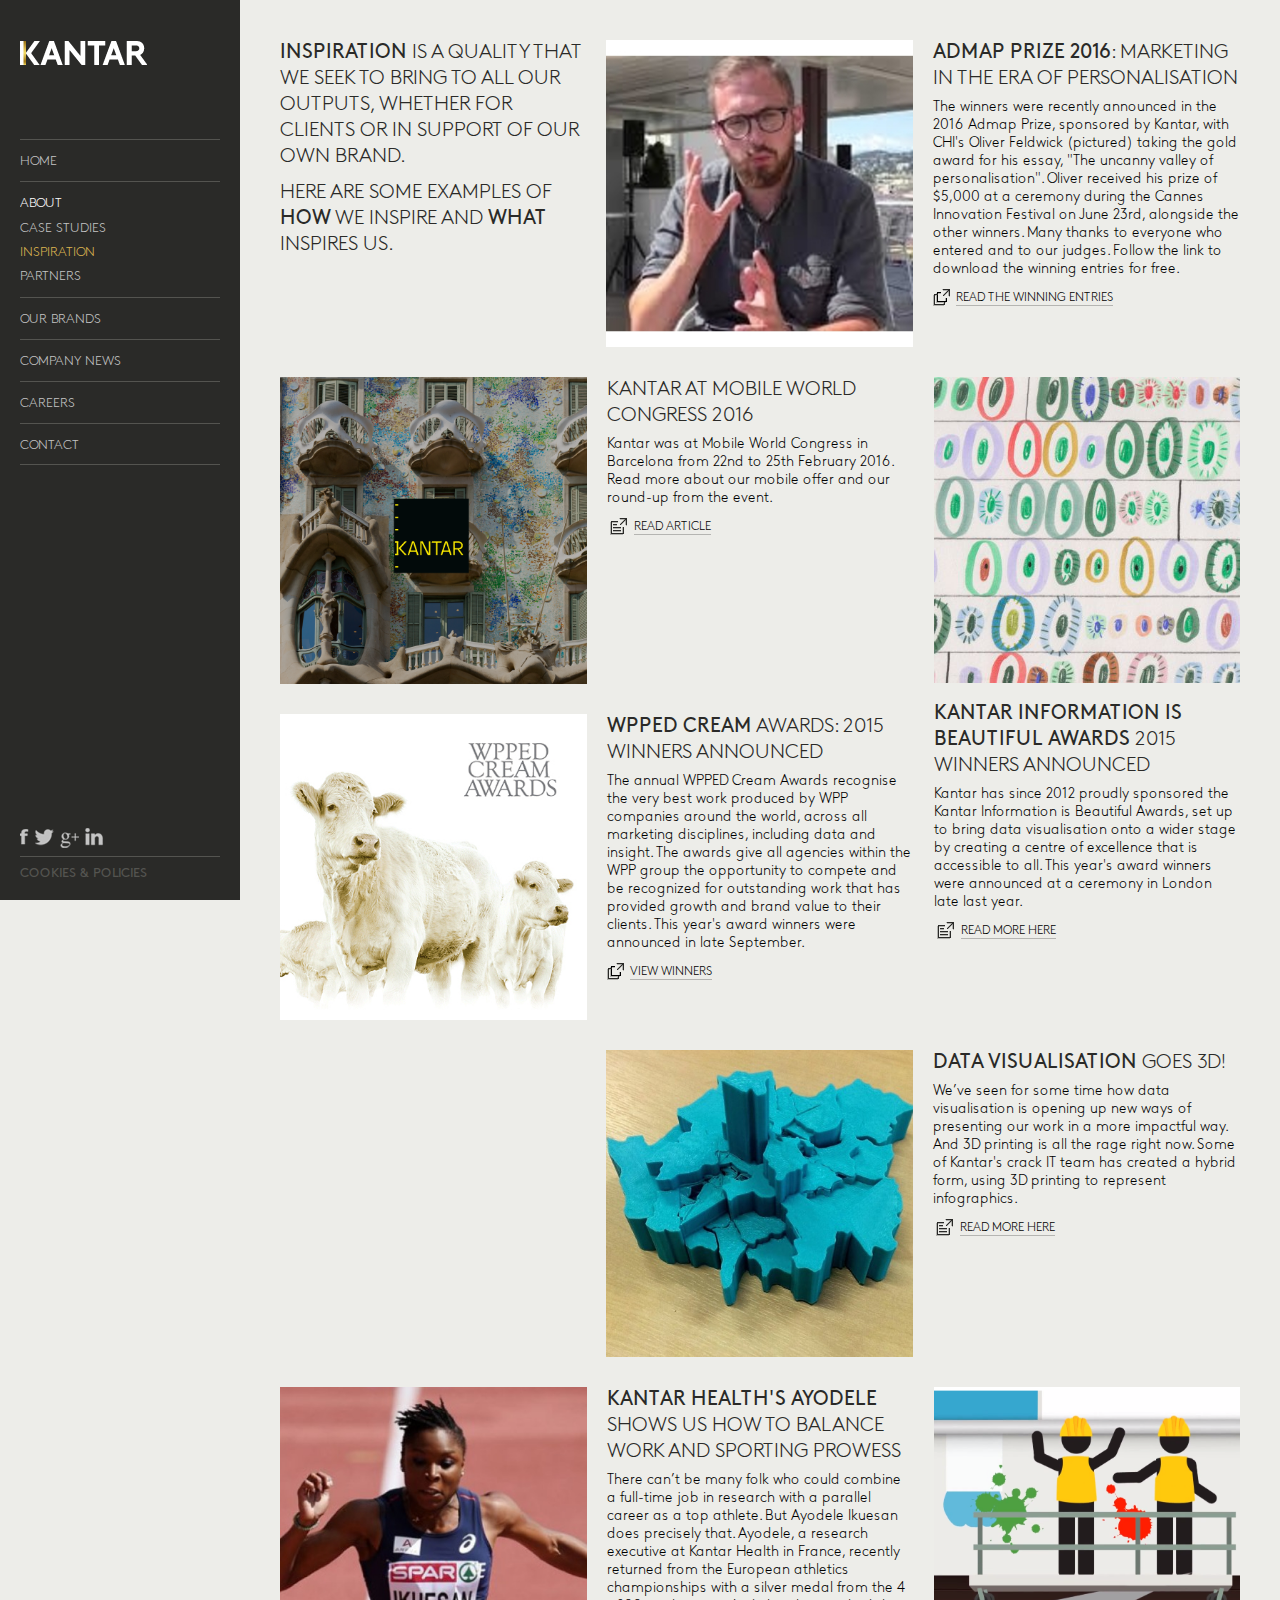
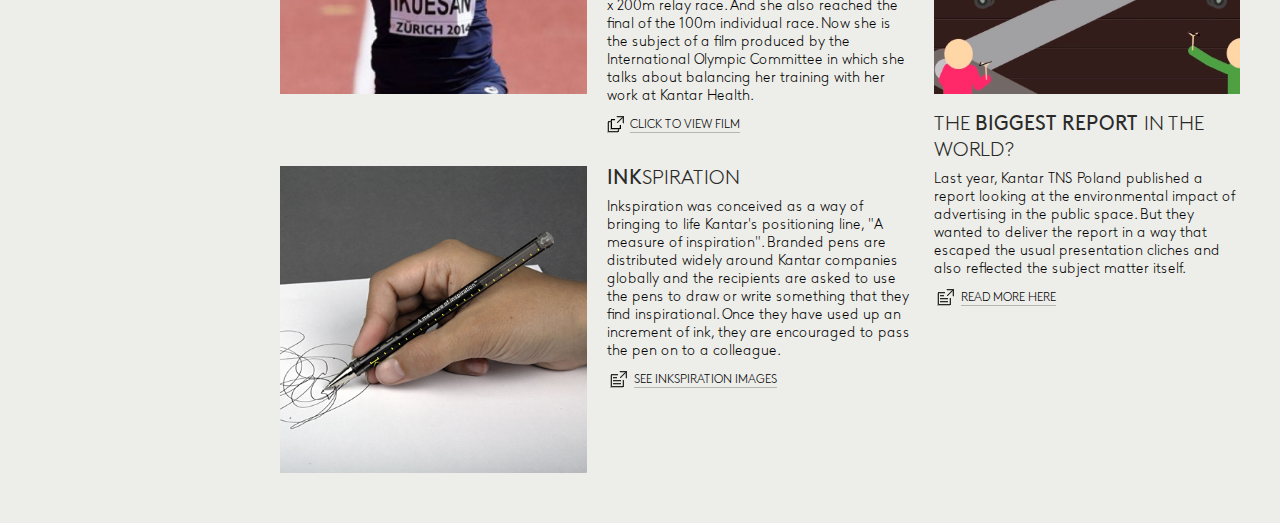
==== Bot Search Analytics/KantarBotService/KantarBotService/home/index.html @ 3631e37d "Home screen" ====
﻿<!DOCTYPE html>
<html class=" js touch csscolumns" style="">
<head>
<meta content="text/html; charset=UTF-8" http-equiv="Content-Type">
<meta http-equiv="X-UA-Compatible" content="IE=edge">
<!--[if lt IE 7]>      <html class="no-js lt-ie9 lt-ie8 lt-ie7"> <![endif]-->
<!--[if IE 7]>         <html class="no-js lt-ie9 lt-ie8"> <![endif]-->
<!--[if IE 8]>         <html class="no-js lt-ie9"> <![endif]-->
<!--[if gt IE 8]><!-->  <!--<![endif]-->
	
		<meta http-equiv="X-UA-Compatible" content="IE=edge">
		<meta charset="utf-8">
		<title>Kantar | BOT Intelligence Search</title>
		<meta name="viewport" content="width=device-width, initial-scale=1.0, maximum-scale=1.0, user-scalable=no">

		<meta name="title" content="Research, data and insight consultancy | Kantar  | Kantar">
		<meta name="description" content="Kantar: home to the world's leading research, data and insight companies">
		<meta name="keywords" content="Kantar, research, insights, data">
		<meta name="author" content="Kantar">
		<meta name="copyright" content="All content (c) Copyright Kantar 2017">
		<meta property="og:title" content="Research, data and insight consultancy | Kantar  | Kantar">
		<meta property="og:type" content="website">
		<meta property="og:site_name" content="Research, data and insight consultancy | Kantar  | Kantar">
		<meta property="og:image" content="http://www.kantar.com/img/default/kantar-logo.png">
		<meta property="og:description" content="Kantar: home to the world's leading research, data and insight companies">
		<meta name="twitter:title" content="Research, data and insight consultancy | Kantar  | Kantar">
		<meta name="twitter:description" content="Kantar: home to the world's leading research, data and insight companies">
		<meta name="twitter:image" content="http://www.kantar.com/img/default/kantar-logo.png">

		<link rel="shortcut icon" href="favicon.ico">
		<link rel="icon" type="favicon.icon" href="favicon.ico">

		
		
		
	
<link media="all" href="index.css" type="text/css" rel="stylesheet">
</head>
<body class="inspiration">

		<div id="wrapper">

			<header class="animated intro">
				<h1>
					<a href="http://www.kantar.com/" rel="internal">
						<span class="left">I</span>
						<span class="k">K</span>
						<span class="antar">ANTAR</span>
					</a>
				</h1>
				<a href="#" class="action">OPEN</a>
				<nav>
					<ul class="main-nav">
						<li class=""><a href="http://www.kantar.com/" data-page="home">Home</a></li>
						<li class="has-child open">
							<a href="http://www.kantar.com/about" data-page="about">About</a>
							<ul class="sub-menu">
								<li><a href="http://www.kantar.com/about/case-studies" data-page="case-studies">Case Studies</a></li>
								<li class="selected"><a href="http://www.kantar.com/about/inspiration" data-page="inspiration">Inspiration</a></li>
								<li><a href="http://www.kantar.com/about/partners" data-page="partners">Partners</a></li>
							</ul>
						</li>
						<li><a href="http://www.kantar.com/brands" data-page="our-companies">Our Brands</a></li>
						<li class=""><a href="http://www.kantar.com/company-news" data-page="company-news">Company News</a></li>
						<li class="has-child">
							<a href="http://www.kantar.com/careers" data-page="careers">Careers</a>
							<ul class="sub-menu">
								<li><a href="http://www.kantar.com/careers/job-search" data-page="job-search">Job Search</a></li>
								<li><a href="http://www.kantar.com/careers/start-your-career" data-page="start-your-career">Start your Career</a></li>
								<li><a href="http://www.kantar.com/careers/grow-your-career" data-page="grow-your-career">Grow your Career</a></li>
							</ul>
						</li>
						<li><a href="http://www.kantar.com/contact" data-page="contact">Contact</a></li>
						<li class="last mobile-only"><a href="http://www.kantar.com/cookies-policies" rel="internal">Cookies &amp; Policies</a></li>
					</ul>
				</nav>
				<div class="social">
					<ul>
	<li>
		<a class="facebook" data-network="facebook" href="https://www.facebook.com/pages/Kantar/248490138604629" target="_top">
			<span>FB</span>
		</a>
	</li>
	<li>
		<a class="twitter" data-network="twitter" href="https://twitter.com/Kantar" target="_top">
			<span>Tw</span>
		</a>
	</li>
	<li>
		<a class="google-plus" data-network="google-plus" href="https://plus.google.com/+kantar/" target="_top">
			<span>G+</span>
		</a>
	</li>
	<li>
		<a class="linkedin last" data-network="linkedin" href="http://www.linkedin.com/company/kantar" target="_top">
			<span>In</span>
		</a>
	</li>
</ul>					<div class="cookies-policies">
						<a href="http://www.kantar.com/cookies-policies" rel="internal">Cookies &amp; Policies</a>
					</div>
				</div>
			</header>

			<div class="main-content" style="display: block;"><section class="template-cols template-3 margin-30">
	
	
		<div class="block-inspiration">

			<div class="span span-1 intro">
				<div class="span-content">
					
					<div class="title p-margin-10">
						<p><strong>Inspiration</strong> is a quality that we seek to bring to all our outputs, whether for clients or in support of our own brand.</p>
<p>Here are some examples of <strong>how</strong> we inspire and <strong>what </strong>inspires us.<strong><br></strong></p>
					</div>
					
				</div>
			</div>

			

						<div class="span span-2 item-0 ">
							<div class="span-content">
								
								<div class="block-media media-left">
									<div class="media-img">
										<div class="media-img-inside">
											
													<a class="media-link link-external" target="_top" href="https://www.warc.com/Topics/AdmapPrize2016.topic">
												
											<img src="rg7.5.1_0.40296400_1470134707_5c6b_inspiration_articles_thumbnail_wick_1.jpg" alt="Admap Prize 2016: Marketing in the era of personalisation">
											
												</a>
											
										</div>	
									</div>
									<div class="media-content">
										<div class="media-content-inside">
											<h3 class="media-title"><p><strong>Admap Prize 2016</strong>: Marketing in the era of personalisation</p></h3>
											<div class="media-text">The winners were recently announced in the 2016 Admap Prize, sponsored by Kantar, with CHI's Oliver Feldwick (pictured) taking the gold award for his essay, "The uncanny valley of personalisation". Oliver received his prize of $5,000 at a ceremony during the Cannes Innovation Festival on June 23rd, alongside the other winners. Many thanks to everyone who entered and to our judges. Follow the link to download the winning entries for free.</div>
											
											
													<a class="media-link link-external" target="_top" href="https://www.warc.com/Topics/AdmapPrize2016.topic">
														<span class="link-text">Read the winning entries</span>
													</a>
												
										</div>
									</div>
								</div>

							</div>
						</div>
					

						<div class="span span-2 item-1 clear">
							<div class="span-content">
								
								<div class="block-media media-left">
									<div class="media-img">
										<div class="media-img-inside">
											
													<a class="media-link" rel="internal" href="http://www.kantar.com/about/inspiration/mobileworldcongress">
												
											<img src="rg7.5.1_0.33870200_1455629332_49fe_inspiration_articles_thumbnail_ge2-01.png" alt="Kantar at Mobile World Congress 2016">
											
												</a>
											
										</div>	
									</div>
									<div class="media-content">
										<div class="media-content-inside">
											<h3 class="media-title"><p>Kantar at Mobile World Congress 2016</p></h3>
											<div class="media-text">Kantar was at Mobile World Congress in Barcelona from 22nd to 25th February 2016. Read more about our mobile offer and our round-up from the event.</div>
											
											
													<a class="media-link" rel="internal" href="http://www.kantar.com/about/inspiration/mobileworldcongress">
														<span class="link-text">Read article</span>
													</a>
												
										</div>
									</div>
								</div>

							</div>
						</div>
					

						<div class="span span-1 float-r">
							<div class="span-content">
								
								<div class="block-media media-top">
									<div class="media-img">
										<div class="media-img-inside">
											
													<a class="media-link" rel="internal" href="http://www.kantar.com/about/inspiration/information-is-beautiful-awards-2015">
												
											<img src="rg7.5.1_0.01085400_1449138211_e486_inspiration_articles_thumbnail_r.2015.jpg" alt="Kantar Information is Beautiful Awards&nbsp;2015 winners announced">
											
												</a>
											
										</div>
									</div>
									<div class="media-content">
										<div class="media-content-inside">
											<h3 class="media-title"><p><strong>Kantar Information is Beautiful Awards</strong>&nbsp;2015 winners announced</p></h3>
											<div class="media-text">Kantar has since 2012 proudly sponsored the Kantar Information is Beautiful Awards, set up to bring data visualisation onto a wider stage by creating a centre of excellence that is accessible to all. This year's award winners were announced at a ceremony in London late last year.</div>
											
													<a class="media-link" rel="internal" href="http://www.kantar.com/about/inspiration/information-is-beautiful-awards-2015">
														<span class="link-text">Read more here</span>
													</a>
												
										</div>
									</div>
								</div>

							</div>
						</div>

					

						<div class="span span-2 item-3 ">
							<div class="span-content">
								
								<div class="block-media media-left">
									<div class="media-img">
										<div class="media-img-inside">
											
													<a class="media-link link-external" target="_top" href="http://www.wpp.com/wpp/wppedcream/2015/dim/">
												
											<img src="rg6.0_0.37712600_1370881608_49d9_inspiration_articles_thumbnail_cows.jpg" alt="WPPed Cream Awards: 2015 winners announced">
											
												</a>
											
										</div>	
									</div>
									<div class="media-content">
										<div class="media-content-inside">
											<h3 class="media-title"><p><strong>WPPed Cream</strong> Awards: 2015 winners announced</p></h3>
											<div class="media-text">The annual WPPED Cream Awards recognise the very best work produced by WPP companies around the world, across all marketing disciplines, including data and insight. The awards give all agencies within the WPP group the opportunity to compete and be recognized for outstanding work that has provided growth and brand value to their clients. This year's award winners were announced in late September.</div>
											
											
													<a class="media-link link-external" target="_top" href="http://www.wpp.com/wpp/wppedcream/2015/dim/">
														<span class="link-text">View winners</span>
													</a>
												
										</div>
									</div>
								</div>

							</div>
						</div>
					

		</div>
	
		<div class="block-inspiration">

			<div class="span span-1 empty">
				<div class="span-content">
					
				</div>
			</div>

			

						<div class="span span-2 item-0 ">
							<div class="span-content">
								
								<div class="block-media media-left">
									<div class="media-img">
										<div class="media-img-inside">
											
													<a class="media-link" rel="internal" href="http://www.kantar.com/about/inspiration/3D-data-viz">
												
											<img src="rg7.5.1_0.70878800_1397739321_3547_inspiration_articles_thumbnail_.rates.jpg" alt="Data visualisation&nbsp;goes 3D!">
											
												</a>
											
										</div>	
									</div>
									<div class="media-content">
										<div class="media-content-inside">
											<h3 class="media-title"><p><strong>Data visualisation</strong>&nbsp;goes 3D!</p></h3>
											<div class="media-text">We’ve seen for some time how data visualisation is opening up new ways of presenting our work in a more impactful way. And 3D printing is all the rage right now. Some of Kantar's crack IT team has created a hybrid form, using 3D printing to represent infographics. 
</div>
											
											
													<a class="media-link" rel="internal" href="http://www.kantar.com/about/inspiration/3D-data-viz">
														<span class="link-text">Read more here</span>
													</a>
												
										</div>
									</div>
								</div>

							</div>
						</div>
					

						<div class="span span-2 item-1 clear">
							<div class="span-content">
								
								<div class="block-media media-left">
									<div class="media-img">
										<div class="media-img-inside">
											
													<a class="media-link link-external" target="_top" href="https://www.youtube.com/watch?v=S_53dQGx0vw&amp;feature=youtu.be">
												
											<img src="rg7.5.1_0.82536500_1415285901_aafe_inspiration_articles_thumbnail_kuesan.jpg" alt="Kantar Health's Ayodele shows us how to balance work and sporting prowess">
											
												</a>
											
										</div>	
									</div>
									<div class="media-content">
										<div class="media-content-inside">
											<h3 class="media-title"><p><strong>Kantar Health's Ayodele</strong> shows us how to balance work and sporting prowess</p></h3>
											<div class="media-text">There can’t be many folk who could combine a full-time job in research with a parallel career as a top athlete. But Ayodele Ikuesan does precisely that. Ayodele, a research executive at Kantar Health in France, recently returned from the European athletics championships with a silver medal from the 4 x 200m relay race. And she also reached the final of the 100m individual race. Now she is the subject of a film	produced by the International Olympic Committee in which she talks about balancing her training with her work at Kantar Health. </div>
											
											
													<a class="media-link link-external" target="_top" href="https://www.youtube.com/watch?v=S_53dQGx0vw&amp;feature=youtu.be">
														<span class="link-text">Click to view film</span>
													</a>
												
										</div>
									</div>
								</div>

							</div>
						</div>
					

						<div class="span span-1 float-r">
							<div class="span-content">
								
								<div class="block-media media-top">
									<div class="media-img">
										<div class="media-img-inside">
											
													<a class="media-link" rel="internal" href="http://www.kantar.com/about/inspiration/the-biggest-report-in-the-world">
												
											<img src="rg6.0_0.70509200_1382972048_5c45_inspiration_articles_thumbnail_outube.png" alt="The biggest report&nbsp;in the world?">
											
												</a>
											
										</div>
									</div>
									<div class="media-content">
										<div class="media-content-inside">
											<h3 class="media-title"><p>The <strong>biggest report</strong>&nbsp;in the world?</p></h3>
											<div class="media-text">Last year, Kantar TNS Poland published a report looking at the environmental impact of advertising in the public space. But they wanted to deliver the report in a way that escaped the usual presentation cliches and also reflected the subject matter itself.</div>
											
													<a class="media-link" rel="internal" href="http://www.kantar.com/about/inspiration/the-biggest-report-in-the-world">
														<span class="link-text">Read more here</span>
													</a>
												
										</div>
									</div>
								</div>

							</div>
						</div>

					

						<div class="span span-2 item-3 ">
							<div class="span-content">
								
								<div class="block-media media-left">
									<div class="media-img">
										<div class="media-img-inside">
											
													<a class="media-link" rel="internal" href="http://www.kantar.com/about/inspiration/SOME-TITLE-HERE-NUMBER-3">
												
											<img src="rg6.0_0.79210300_1370949170_9087_inspiration_articles_thumbnail_ration.jpg" alt="inkspiration">
											
												</a>
											
										</div>	
									</div>
									<div class="media-content">
										<div class="media-content-inside">
											<h3 class="media-title"><p><strong>ink</strong>spiration</p></h3>
											<div class="media-text">Inkspiration was conceived as a way of bringing to life Kantar's positioning line, "A measure of inspiration". Branded pens are distributed widely around Kantar companies globally and the recipients are  asked to use the pens to draw or write something that they find inspirational. Once they have used up an increment of ink, they are encouraged to pass the pen on to a colleague. </div>
											
											
													<a class="media-link" rel="internal" href="http://www.kantar.com/about/inspiration/SOME-TITLE-HERE-NUMBER-3">
														<span class="link-text">See Inkspiration images</span>
													</a>
												
										</div>
									</div>
								</div>

							</div>
						</div>
					

		</div>
	

</section>
</div>

			<div class="mobile-footer">
				<ul>
	<li>
		<a class="facebook" data-network="facebook" href="https://www.facebook.com/pages/Kantar/248490138604629" target="_top">
			<span>FB</span>
		</a>
	</li>
	<li>
		<a class="twitter" data-network="twitter" href="https://twitter.com/Kantar" target="_top">
			<span>Tw</span>
		</a>
	</li>
	<li>
		<a class="google-plus" data-network="google-plus" href="https://plus.google.com/+kantar/" target="_top">
			<span>G+</span>
		</a>
	</li>
	<li>
		<a class="linkedin last" data-network="linkedin" href="http://www.linkedin.com/company/kantar" target="_top">
			<span>In</span>
		</a>
	</li>
</ul>			</div>

		</div>

		<!-- LIBS -->



  <script>
        (function () {
        var div = document.createElement("div");
        document.getElementsByTagName('body')[0].appendChild(div);
        div.outerHTML =
            //"<div id='botDiv' style='height: 600px; position: fixed; bottom: 0; right: 0; z-index: 1000'><div id='botTitleBar' style='height: 38px; width: 400px; position:fixed; cursor: pointer;'></div><iframe width='400px' height='600px' src='https://webchat.botframework.com/embed/KantarSearchBot?s=Oz6qrjIEVRI.cwA.SWc.e3Vjq2P0neRgAjyopFZH7kC-sPpUJUFC_zJDUhoFr-M'></iframe></div>";
            
        "<div id='botDiv' style='height: 600px; position: fixed; bottom: 0; right: 0; z-index: 1000'> " +
            "<div id='botTitleBar' style='height: 38px; width: 400px; position:fixed; cursor: pointer;'> " +
        "</div><iframe width='400px' height='600px' src='https://webchat.botframework.com/embed/KantarSearchBot?s=Oz6qrjIEVRI.cwA.SWc.e3Vjq2P0neRgAjyopFZH7kC-sPpUJUFC_zJDUhoFr-M'></iframe> " +
                //"<img class='media-img' z-index: 0 src='https://www-kantar-com.s3.amazonaws.com/imgsupl/RG7.5.1_0.34872500_1473324474_8024_contact_thumbnail_iteimg.jpg' alt='Global'> " +
    "</div>"
        document.querySelector('body').addEventListener('click', function (e) {
        e.target.matches = e.target.matches || e.target.msMatchesSelector;
        if (e.target.matches('#botTitleBar')) {
        var botDiv = document.querySelector('#botDiv');
        botDiv.style.height = botDiv.style.height == '600px' ? '38px' : '600px';
        };
        });
        }());
    </script>

		

		<!-- COMPILED SCRIPT -->
		
		

		
		
	
</body>
</html>
---- Bot Search Analytics/KantarBotService/KantarBotService/home/index.css ----
/* ::::: http://www.kantar.com/css/style.css ::::: */

iframe
{background:url(https://www-kantar-com.s3.amazonaws.com/imgsupl/RG7.5.1_0.34872500_1473324474_8024_contact_thumbnail_iteimg.jpg) repeat right top}

html, body, div, span, applet, object, iframe, h1, h2, h3, h4, h5, h6, p, blockquote, pre, a, abbr, acronym, address, big, cite, code, del, dfn, em, img, ins, kbd, q, s, samp, small, strike, strong, sub, sup, tt, var, b, u, i, center, dl, dt, dd, ol, ul, li, fieldset, form, label, legend, table, caption, tbody, tfoot, thead, tr, th, td, article, aside, canvas, details, embed, figure, figcaption, footer, header, hgroup, menu, nav, output, ruby, section, summary, time, mark, audio, video { margin: 0px; padding: 0px; border: 0px none; font-family: inherit; font-style: inherit; font-weight: inherit; line-height: inherit; font-size-adjust: inherit; font-stretch: inherit; font-feature-settings: inherit; font-language-override: inherit; font-kerning: inherit; font-synthesis: inherit; font-variant: inherit; font-size: 100%; vertical-align: baseline; }
html { line-height: 1; }
ol, ul { list-style: outside none none; }
q::before, q::after, blockquote::before, blockquote::after { content: none; }
a img { border: medium none; }
article, aside, details, figcaption, figure, footer, header, hgroup, main, menu, nav, section, summary { display: block; }
.margin-30 { margin: 30px 30px 30px 270px; }
@media screen and (max-width: 768px) {
	.margin-30 { margin-left: 210px; }
}
@media screen and (max-width: 768px) {
}
@media screen and (max-width: 768px) {
}
.p-margin-10 p { margin-bottom: 10px; }
.float-r { float: right; }
@media screen and (max-width: 706px) {
	.margin-30, .margin-40 { margin: 0px 10px 10px; }
	.about .margin-30, .inspiration .margin-30, .inspiration-detail .margin-30, .case-studies .margin-30, .partners .margin-30, .our-offer .margin-30, .careers .margin-30, .people-stories .margin-30, .start-your-career .margin-30, .grow-your-career .margin-30, .job-search .margin-30, .creativity-inspiration .margin-30, .unicef .margin-30, .contact .margin-30, .cookies-policies .margin-30 { margin: 10px; }
}
@font-face {
	font-family: "KantarBrown-Regular";
	font-style: normal;
	font-weight: normal;
	src: url('kantarbrown-regular.eot') format("embedded-opentype"), url('kantarbrown-regular.woff') format("woff"), url('kantarbrown-regular.ttf') format("truetype"), url('kantarbrown-regular.svg') format("svg");
}
@font-face {
	font-family: "KantarBrown-Light";
	font-style: normal;
	font-weight: 300;
	src: url('kantarbrown-light.eot') format("embedded-opentype"), url('kantarbrown-light.woff') format("woff"), url('kantarbrown-light.ttf') format("truetype"), url('kantarbrown-light.svg') format("svg");
}
@font-face {
	font-family: "KantarBrown-Bold";
	font-style: normal;
	font-weight: bold;
	src: url('kantarbrown-bold.eot') format("embedded-opentype"), url('kantarbrown-bold.woff') format("woff"), url('kantarbrown-bold.ttf') format("truetype"), url('kantarbrown-bold.svg') format("svg");
}
html, body { -moz-text-size-adjust: none; height: 100%; background: rgb(237, 237, 233) none repeat scroll 0% 0%; }
a { text-decoration: none; }
a img { border: medium none; }
p { color: rgb(42, 42, 40); }
#wrapper .main-content { max-width: 1920px; }
#wrapper .cookies-policies { font-family: "KantarBrown-Regular",Helvetica,Arial,sans-serif; font-size: 13px; color: rgb(84, 84, 80); }
#wrapper .cookies-policies a { display: block; float: left; padding-top: 5px; color: rgb(84, 84, 80); text-transform: uppercase; }
#wrapper .cookies-policies a:hover { color: rgb(197, 197, 197); }
header { position: fixed; left: 0px; top: 0px; background: rgb(42, 42, 40) none repeat scroll 0% 0%; height: 100%; width: 240px; z-index: 999; }
header h1 { height: 140px; margin: 0px 20px; position: relative; z-index: 10; }
header h1 a { display: block; position: absolute; top: -25px; left: 0px; width: 100%; height: 100%; }
header h1 a span { display: block; height: 24px; overflow: hidden; text-indent: -500px; background: transparent url('logo.png') no-repeat scroll left top; position: absolute; top: 0px; left: 0px; }
header h1 a .left { width: 6px; }
header h1 a .k { width: 14px; left: 6px; background-position: -6px top; }
header h1 a .antar { width: 108px; left: 20px; top: 66px; background-position: -20px top; opacity: 0; }
header .action { display: none; }
header nav { margin: -1px 20px 0px; background: rgb(42, 42, 40) none repeat scroll 0% 0%; position: relative; z-index: 10; }
header nav .main-nav { width: 4px; height: 0px; overflow: hidden; border-bottom: 1px solid rgb(84, 84, 80); }
header nav .main-nav > li > a { border-top: 1px solid rgb(84, 84, 80); padding: 9px 0px 6px; }
header nav .main-nav > li.selected.has-child > a, header nav .main-nav > li.open.has-child > a { padding-bottom: 0px; }
header nav .main-nav li a { display: block; font-size: 13px; font-family: "KantarBrown-Light",Helvetica,Arial,sans-serif; line-height: 26px; text-transform: uppercase; color: rgb(197, 197, 197); }
header nav .main-nav li a:hover { color: rgb(255, 255, 255); }
header nav .main-nav li.has-child { max-height: 42px; overflow: hidden; transition: max-height 1.5s cubic-bezier(0.2, 1, 0.2, 1) 0s; }
header nav .main-nav li.selected { max-height: 145px; }
header nav .main-nav li.selected > a { color: rgb(220, 180, 80); }
header nav .main-nav li.open { max-height: 145px; }
header nav .main-nav li.open > a { color: rgb(255, 255, 255); }
header nav .main-nav li.open .sub-menu { opacity: 1; visibility: visible; }
header nav .main-nav li .sub-menu { opacity: 0; transition: opacity 0.5s ease 0s; visibility: hidden; padding-bottom: 8px; }
header nav .main-nav li .sub-menu a { line-height: 24px; }
header .social { opacity: 0; position: absolute; z-index: 10; background: rgb(42, 42, 40) none repeat scroll 0% 0%; bottom: 0px; padding: 15px 0px 20px; margin-left: 20px; width: 200px; }
header .social ul { overflow: hidden; margin-bottom: 5px; padding-bottom: 5px; border-bottom: 1px solid rgb(84, 84, 80); }
header .social ul li { display: block; float: left; margin-right: 5px; }
header .social ul li a { display: block; overflow: hidden; width: 20px; height: 20px; background: transparent url('sprite_social.png') no-repeat scroll left top; text-indent: -5000px; }
header .social ul li a.facebook { width: 10px; }
header .social ul li a.facebook:hover { background-position: left -30px; }
header .social ul li a.twitter { background-position: -25px top; }
header .social ul li a.twitter:hover { background-position: -25px -30px; }
header .social ul li a.linkedin { background-position: -50px top; }
header .social ul li a.linkedin:hover { background-position: -50px -30px; }
header .social ul li a.google-plus { height: 23px; background-position: -75px 3px; }
header .social ul li a.google-plus:hover { background-position: -75px -27px; }
header.intro h1 a span { top: 66px; }
header.intro h1 a .antar { opacity: 1; }
header.intro nav .main-nav { width: 100%; height: 252px; }
header.intro .social { opacity: 1; }
header.animated h1 a .left { transition: top 0.5s cubic-bezier(0.2, 1, 0.2, 1) 0.5s; }
header.animated h1 a .k { transition: top 0.8s cubic-bezier(0.2, 1, 0.2, 1) 0.6s; }
header.animated h1 a .antar { transition: opacity 0.5s ease-out 0.9s; }
header.animated .main-nav { transition: width 0.8s cubic-bezier(0.2, 1, 0.2, 1) 0s, height 1.4s cubic-bezier(0.2, 1, 0.2, 1) 0s; }
header.animated .social { transition: opacity 0.5s ease-out 2.5s; }
@media screen and (max-width: 768px) {
	header { width: 180px; }
	header .social { width: 140px; }
}
.main-content { float: left; min-height: 100%; width: 100%; opacity: 1; }
.main-content h1, .main-content h2, .main-content h3, .main-content h4 { font-family: "KantarBrown-Bold",Helvetica,Arial,sans-serif; font-weight: normal; margin-bottom: 10px; }
.main-content h3 { font-size: 18px; line-height: 22px; }
.main-content h6, .main-content .title, .main-content .title-small, .main-content .title-small p, .main-content .block-media .media-content .media-title, .block-media .media-content .main-content .media-title, .main-content .title p, .main-content .title-small p, .main-content .block-media .media-content .media-title p, .block-media .media-content .main-content .media-title p, .main-content .careers_title { font-family: "KantarBrown-Light",Helvetica,Arial,sans-serif; text-transform: uppercase; font-size: 20px; line-height: 26px; }
.main-content h6 strong, .main-content h6 strong p, .main-content .title strong, .main-content .title-small strong, .main-content .block-media .media-content .media-title strong, .block-media .media-content .main-content .media-title strong, .main-content .title strong p, .main-content .title-small strong p, .main-content .block-media .media-content .media-title strong p, .block-media .media-content .main-content .media-title strong p, .main-content .title p strong, .main-content .title-small p strong, .main-content .block-media .media-content .media-title p strong, .block-media .media-content .main-content .media-title p strong, .main-content .title p strong p, .main-content .title-small p strong p, .main-content .block-media .media-content .media-title p strong p, .block-media .media-content .main-content .media-title p strong p, .main-content .careers_title strong, .main-content .careers_title strong p { font-weight: normal; font-family: "KantarBrown-Regular",Helvetica,Arial,sans-serif; }
.main-content p, .main-content .text p, .main-content .block-media .media-content .media-text p, .block-media .media-content .main-content .media-text p, .main-content .text, .main-content .block-media .media-content .media-text, .block-media .media-content .main-content .media-text { font-family: "KantarBrown-Light",Helvetica,Arial,sans-serif; font-size: 14px; line-height: 18px; }
.main-content p strong, .main-content p strong p, .main-content .text p strong, .main-content .block-media .media-content .media-text p strong, .block-media .media-content .main-content .media-text p strong, .main-content .text p strong p, .main-content .block-media .media-content .media-text p strong p, .block-media .media-content .main-content .media-text p strong p, .main-content .text strong, .main-content .block-media .media-content .media-text strong, .block-media .media-content .main-content .media-text strong, .main-content .text strong p, .main-content .block-media .media-content .media-text strong p, .block-media .media-content .main-content .media-text strong p { font-weight: normal; font-family: "KantarBrown-Regular",Helvetica,Arial,sans-serif; }
.main-content strong, .main-content strong p { font-weight: normal; font-family: "KantarBrown-Regular",Helvetica,Arial,sans-serif; }
.main-content a { font-family: "KantarBrown-Light",Helvetica,Arial,sans-serif; font-size: 14px; line-height: 16px; color: black; }
.main-content a.yellow-link, .main-content .block-media .media-content a.media-link, .block-media .media-content .main-content a.media-link { border-bottom: 1px solid rgb(181, 181, 178); }
.main-content a.yellow-link:hover, .main-content .block-media .media-content a.media-link:hover, .block-media .media-content .main-content a.media-link:hover { border-bottom-color: rgb(42, 42, 40); }
.clear { clear: both ! important; }
@media screen and (max-width: 1024px) and (min-width: 768px) {
	header { padding-bottom: 1px; }
	.main-content { position: absolute; top: 0px; z-index: 1; padding: 0px; overflow: auto; }
}
.mobile-footer { display: none; }
@media screen and (max-width: 706px) {
	html, body, #wrapper { height: auto; }
	header { width: 100%; position: static; float: none; height: auto; overflow: hidden; padding: 20px 0px; }
	header .action { display: block; background: transparent url('btn_mobile-nav.png') no-repeat scroll center center; width: 50px; height: 50px; float: right; margin-right: 10px; text-indent: -5000px; overflow: hidden; position: absolute; top: 10px; right: 0px; z-index: 999; }
	header nav { margin: 0px 20px; }
	header nav .main-nav { display: none; }
	header h1 { height: auto; }
	header h1 a { position: static; }
	header h1 a span { position: static; }
	header h1 a .left, header h1 a .k { display: none; }
	header h1 a .antar { background-position: left top; width: 128px; }
	header .social { position: static; display: none; }
	header.animated h1 a .left, header.animated h1 a .k, header.animated h1 a .antar { transition: none 0s ease 0s ; }
	header.animated .main-nav, header.animated .social { transition: none 0s ease 0s ; }
	.main-content { float: none; width: 100%; min-height: auto; }
	.mobile-footer { clear: both; display: block; }
	.mobile-footer ul { overflow: hidden; }
	.mobile-footer ul li { display: block; float: left; width: 25%; padding-bottom: 25%; height: 0px; }
	.mobile-footer ul li a { display: block; padding-bottom: 100%; height: 0px; border-right: 1px solid rgb(67, 67, 64); background: rgb(42, 42, 40) none repeat scroll 0% 0%; overflow: hidden; position: relative; }
	.mobile-footer ul li a.last { border-right: medium none; }
	.mobile-footer ul li a span { display: block; overflow: hidden; text-indent: -5000px; position: absolute; left: 50%; top: 50%; background: transparent url('sprite_social_mobile.png') no-repeat scroll left top; }
	.mobile-footer ul li a.facebook span { width: 11px; height: 21px; margin: -10px 0px 0px -5px; }
	.mobile-footer ul li a.facebook:hover span { background-position: left -150px; }
	.mobile-footer ul li a.twitter span { width: 25px; height: 21px; margin: -10px 0px 0px -12px; background-position: -150px top; }
	.mobile-footer ul li a.twitter:hover span { background-position: -150px -150px; }
	.mobile-footer ul li a.google-plus span { width: 27px; height: 21px; margin: -10px 0px 0px -13px; background-position: -300px top; }
	.mobile-footer ul li a.google-plus:hover span { background-position: -300px -150px; }
	.mobile-footer ul li a.linkedin span { width: 22px; height: 21px; margin: -10px 0px 0px -11px; background-position: -450px top; }
	.mobile-footer ul li a.linkedin:hover span { background-position: -450px -150px; }
}
.template-cols { position: relative; overflow: hidden; }
.template-cols .span { float: left; }
.template-cols .span .span-content { margin: 10px; }
.template-3 .span-1 { width: 33.3%; }
.template-3 .span-2 { width: 66.7%; }
@media screen and (max-width: 1200px) {
}
@media screen and (max-width: 960px) {
}
@media screen and (max-width: 950px) {
}
@media screen and (max-width: 479px) {
}
@media screen and (min-width: 1680px) {
	.grid .span-1:nth-child(5n+1) { clear: both; }
}
@media screen and (max-width: 1679px) and (min-width: 1201px) {
	.grid .span-1:nth-child(4n+1) { clear: both; }
}
@media screen and (max-width: 1200px) and (min-width: 951px) {
	.grid .span-1:nth-child(3n+1) { clear: both; }
}
@media screen and (max-width: 950px) and (min-width: 480px) {
	.grid .span-1:nth-child(2n+1) { clear: both; }
}
@media screen and (max-width: 479px) {
}
@media screen and (min-width: 1366px) {
}
@media screen and (min-width: 1680px) {
	.our-offer .main-content .show-detail .grid .span-1:nth-child(5n+1) { clear: none; }
}
@media screen and (min-width: 1025px) {
	.our-offer .main-content .show-detail .grid .span-1:nth-child(4n+1) { clear: none; }
}
@media screen and (max-width: 1024px) and (min-width: 769px) {
	.our-offer .main-content .show-detail .grid .span-1:nth-child(3n+1) { clear: none; }
}
@media screen and (max-width: 768px) and (min-width: 480px) {
	.our-offer .main-content .show-detail .grid .span-1:nth-child(2n+1) { clear: none; }
}
.block-media.media-top img { width: 100%; margin-bottom: 13px; }
.block-media.media-left { overflow: hidden; }
.block-media.media-left .media-img, .block-media.media-left .media-content { width: 50%; float: left; }
.block-media.media-left .media-img .media-img-inside { margin-right: 10px; }
.block-media.media-left .media-img .media-img-inside img { display: block; width: 100%; }
.block-media.media-left .media-content .media-content-inside { margin-left: 10px; }
.block-media .media-img { display: block; }
.block-media .media-content .media-title { margin-bottom: 7px; }
.block-media .media-content .media-text { margin-bottom: 10px; }
@media screen and (max-width: 706px) {
}
@media screen and (max-width: 768px) {
}
@media screen and (max-width: 706px) {
}
@media screen and (max-width: 1255px) {
}
@media screen and (max-width: 960px) {
}
.inspiration .block-inspiration { overflow: hidden; clear: both; }
.inspiration .block-inspiration .block-media .media-content a.media-link { display: block; border-bottom: medium none; text-transform: uppercase; padding: 1px 0px 3px 27px; background: transparent url('sprite_links.png') no-repeat scroll left -47px; }
.inspiration .block-inspiration .block-media .media-content a.media-link .link-text { font-size: 12px; line-height: 15px; border-bottom: 1px solid rgb(181, 181, 178); padding-bottom: 1px; }
.inspiration .block-inspiration .block-media .media-content a.media-link:hover span { border-bottom-color: rgb(42, 42, 40); }
.inspiration .block-inspiration .block-media .media-content a.media-link.link-external { padding-left: 23px; background-position: left -247px; }
.inspiration .template-cols .span.float-r { float: right; }
.inspiration .block-inspiration .span-2 { margin-bottom: 10px; }
@media screen and (min-width: 1640px) {
	.inspiration .template-3 .span-2, .inspiration .template-3 .span-1 { width: 40%; }
	.inspiration .template-3 .intro, .inspiration .template-3 .empty { width: 20%; }
	.inspiration .template-cols .span.float-r { clear: both; float: left; }
	.inspiration .clear { clear: none ! important; }
	.inspiration .block-media.media-top { overflow: hidden; }
	.inspiration .block-media.media-top .media-content, .inspiration .block-media.media-top .media-img { width: 50%; float: left; }
	.inspiration .block-media.media-top .media-img .media-img-inside { margin-right: 10px; }
	.inspiration .block-media.media-top .media-img .media-img-inside img { display: block; width: 100%; }
	.inspiration .block-media.media-top .media-content .media-content-inside { margin-left: 10px; }
}
@media screen and (max-width: 1024px) {
	.inspiration .clear, .inspiration .block-inspiration { clear: none ! important; }
	.inspiration .block-inspiration { overflow: visible; }
	.inspiration .template-cols .span-1, .inspiration .template-cols .span-2 { width: 50%; }
	.inspiration .block-media.media-top .media-img { width: 100%; margin-bottom: 0px; }
	.inspiration .block-media.media-left { overflow: hidden; }
	.inspiration .block-media.media-left .media-img, .inspiration .block-media.media-left .media-content { width: 100%; float: none; }
	.inspiration .block-media.media-left .media-img .media-img-inside { margin: 0px; }
	.inspiration .block-media.media-left .media-img .media-img-inside img { margin-bottom: 18px; }
	.inspiration .block-media.media-left .media-content .media-content-inside { margin-left: 0px; }
	.inspiration .item-0 { float: right; }
}
@media screen and (max-width: 480px) {
	.inspiration .template-cols .span-1, .inspiration .template-cols .span-2 { width: 100%; clear: both; }
}
@media screen and (min-width: 1367px) {
}
@media screen and (min-width: 1680px) {
}
@media screen and (max-width: 1366px) {
}
@media screen and (max-width: 1024px) {
}
@media screen and (max-width: 768px) {
	.our-offer .main-content .grid .span-1:nth-child(3n+1) {  }
}
@media screen and (max-width: 706px) {
}
.about header.intro nav .main-nav, .our-offer header.intro nav .main-nav, .case-studies header.intro nav .main-nav, .inspiration header.intro nav .main-nav, .inspiration-detail header.intro nav .main-nav, .partners header.intro nav .main-nav, .careers header.intro nav .main-nav, .job-search header.intro nav .main-nav, .job-detail header.intro nav .main-nav, .start-your-career header.intro nav .main-nav, .grow-your-career header.intro nav .main-nav, .job-detail header.intro nav .main-nav, .unicef header.intro nav .main-nav, .people-stories header.intro nav .main-nav, .creativity-inspiration header.intro nav .main-nav { height: 325px; }
@media screen and (min-width: 1280px) {
}
@media screen and (min-width: 1366px) {
}
@media screen and (min-width: 1680px) {
}
@media screen and (max-width: 768px) {
}
@media screen and (min-width: 1680px) {
	.partners .grid .span-1:nth-child(4n+1) { clear: none; }
	.partners .grid .span-1:nth-child(5n+1) { clear: both; }
}
@media screen and (max-width: 1680px) {
}
@media screen and (max-width: 1280px) {
}
@media screen and (min-width: 1440px) {
}
@media screen and (max-width: 1014px) {
}
@media screen and (max-width: 1023px) {
}
@media screen and (max-width: 706px) {
}
@media screen and (min-width: 1441px) {
}
@media screen and (max-width: 1014px) {
}
@media screen and (max-width: 706px) {
}
@media screen and (max-width: 1190px) {
}
@media screen and (max-width: 1014px) {
}
@media screen and (max-width: 480px) {
}
@media screen and (max-width: 960px) {
}
@media screen and (max-width: 960px) {
}
@media screen and (max-width: 706px) {
}
@media screen and (max-width: 960px) {
}
@media screen and (max-width: 960px) {
}
@media screen and (max-width: 1124px) {
}
@media screen and (max-width: 960px) {
}
@media screen and (max-width: 706px) {
}
@media screen and (max-width: 480px) {
}
@media screen and (max-width: 1255px) {
}
@media screen and (max-width: 960px) {
}
@media screen and (min-width: 1640px) {
}
@media screen and (max-width: 480px) {
}
@media screen and (min-width: 1680px) {
	.contact .grid .span-1:nth-child(4n+1) { clear: none; }
	.contact .grid .span-1:nth-child(5n+1) { clear: both; }
}
@media screen and (min-width: 1281px) {
}
@media screen and (max-width: 1024px) {
}
@media screen and (min-width: 1681px) {
}
@media screen and (max-width: 1680px) and (min-width: 1441px) {
}
@media screen and (max-width: 1440px) and (min-width: 1280px) {
}
@media screen and (max-width: 1279px) and (min-width: 1000px) {
}
@media screen and (max-width: 999px) {
}
@media screen and (max-width: 706px) {
}
@media screen and (max-width: 706px) {
}
@media screen and (max-width: 480px) {
}
@media screen and (min-width: 1640px) {
}
@media screen and (max-width: 1024px) {
}
@media screen and (max-width: 768px) {
}
@media screen and (max-width: 480px) {
}
@media screen and (min-width: 1640px) {
}
@media screen and (max-width: 1024px) {
}
@media screen and (max-width: 480px) {
}
@media screen and (min-width: 1640px) {
}
@media screen and (max-width: 1024px) {
}
@media screen and (max-width: 768px) {
}
@media screen and (max-width: 480px) {
}
@media screen and (max-width: 960px) {
	#viz-wrapper .viz-header .viz-nav ul li:nth-child(2n) span { border-right: medium none; }
}
@media screen and (max-width: 706px) {
}
@media screen and (max-width: 480px) {
}
@media screen and (max-width: 1250px) {
}
@media screen and (max-width: 960px) {
}
@media screen and (max-width: 768px) {
}
@media screen and (max-width: 480px) {
}
@media not all, (min-resolution: 192dpi) {
}
@media screen and (max-width: 1024px) {
}
@media screen and (max-width: 706px) {
}
.mobile-only { display: none; }
@media screen and (max-width: 1024px) {
	.touch header nav .main-nav li.selected .sub-menu, .touch header nav .main-nav li.open .sub-menu { display: block; }
	.touch header nav .main-nav li .sub-menu { display: none; }
}
@media screen and (max-width: 706px) {
	.mobile-only { display: block; opacity: 1; }
	#wrapper { transition: left 0.4s cubic-bezier(0.2, 1, 0.2, 1) 0s; position: absolute; left: 0px; width: 100%; min-height: 100%; overflow-x: hidden; }
	#wrapper header { padding: 25px 0px 20px; }
	#wrapper header nav { background: rgb(42, 42, 40) url('bg_mobile-nav.png') repeat-x scroll left top; position: absolute; top: 0px; right: -200px; margin: 0px; padding: 0px; width: 200px; height: 100%; }
	#wrapper header nav .main-nav { transition: right 0.4s cubic-bezier(0.2, 1, 0.2, 1) 0s; display: block; border-bottom: 0px none; position: fixed; top: 0px; right: -200px; width: 160px; height: 100%; padding: 0px 20px; background: rgb(42, 42, 40) url('bg_mobile-nav-left.png') repeat-y scroll left top; }
	#wrapper header nav .main-nav > li > a { border-top: 0px none; border-bottom: 1px solid rgb(84, 84, 80); }
	#wrapper header nav .main-nav > li.has-child, #wrapper header nav .main-nav > li.has-child.selected, #wrapper header nav .main-nav > li.open { max-height: 145px; }
	#wrapper header nav .main-nav > li.has-child > a, #wrapper header nav .main-nav > li.has-child.selected > a, #wrapper header nav .main-nav > li.open > a { border-top: 0px none; border-bottom: 0px none; padding-bottom: 0px; }
	#wrapper header nav .main-nav > li.has-child .sub-menu, #wrapper header nav .main-nav > li.has-child.selected .sub-menu, #wrapper header nav .main-nav > li.open .sub-menu { opacity: 1; visibility: visible; border-bottom: 1px solid rgb(84, 84, 80); }
	#wrapper header nav .main-nav .last { margin-bottom: 40px; }
	#wrapper header nav .main-nav .mobile-only { display: block; }
	.touch header nav .main-nav li .sub-menu { display: block; }
}
@media not all, (min-resolution: 192dpi) {
	header h1 a span { background-image: url('logo_001.png'); background-size: 128px 24px; }
	header .social ul li a { background-image: url('sprite_social_001.png'); background-size: 130px 90px; }
	.mobile-footer ul li a span { background-image: url('sprite_social_mobile_001.png'); background-size: 375px 225px; }
	.mobile-footer ul li a.facebook:hover span { background-position: left -75px; }
	.mobile-footer ul li a.twitter span { background-position: -75px top; }
	.mobile-footer ul li a.twitter:hover span { background-position: -75px -75px; }
	.mobile-footer ul li a.google-plus span { background-position: -150px top; }
	.mobile-footer ul li a.google-plus:hover span { background-position: -150px -75px; }
	.mobile-footer ul li a.linkedin span { background-position: -225px top; }
	.mobile-footer ul li a.linkedin:hover span { background-position: -225px -75px; }
	.inspiration .block-inspiration .block-media .media-content a.media-link { background-image: url('sprite_links_001.png'); background-size: 29px 314px; }
}
@media not all, screen and (min-resolution: 192dpi) and (max-width: 706px) {
}
@media not all, (min-resolution: 192dpi) {
}
@media not all, screen and (min-resolution: 192dpi) and (max-width: 960px) {
}
@media not all, (min-resolution: 192dpi) {
}
@media screen and (max-width: 960px) {
}
@media screen and (min-width: 1441px) {
}
@media screen and (max-width: 1680px) and (min-width: 1441px) {
}
@media screen and (max-width: 1279px) and (min-width: 1000px) {
}
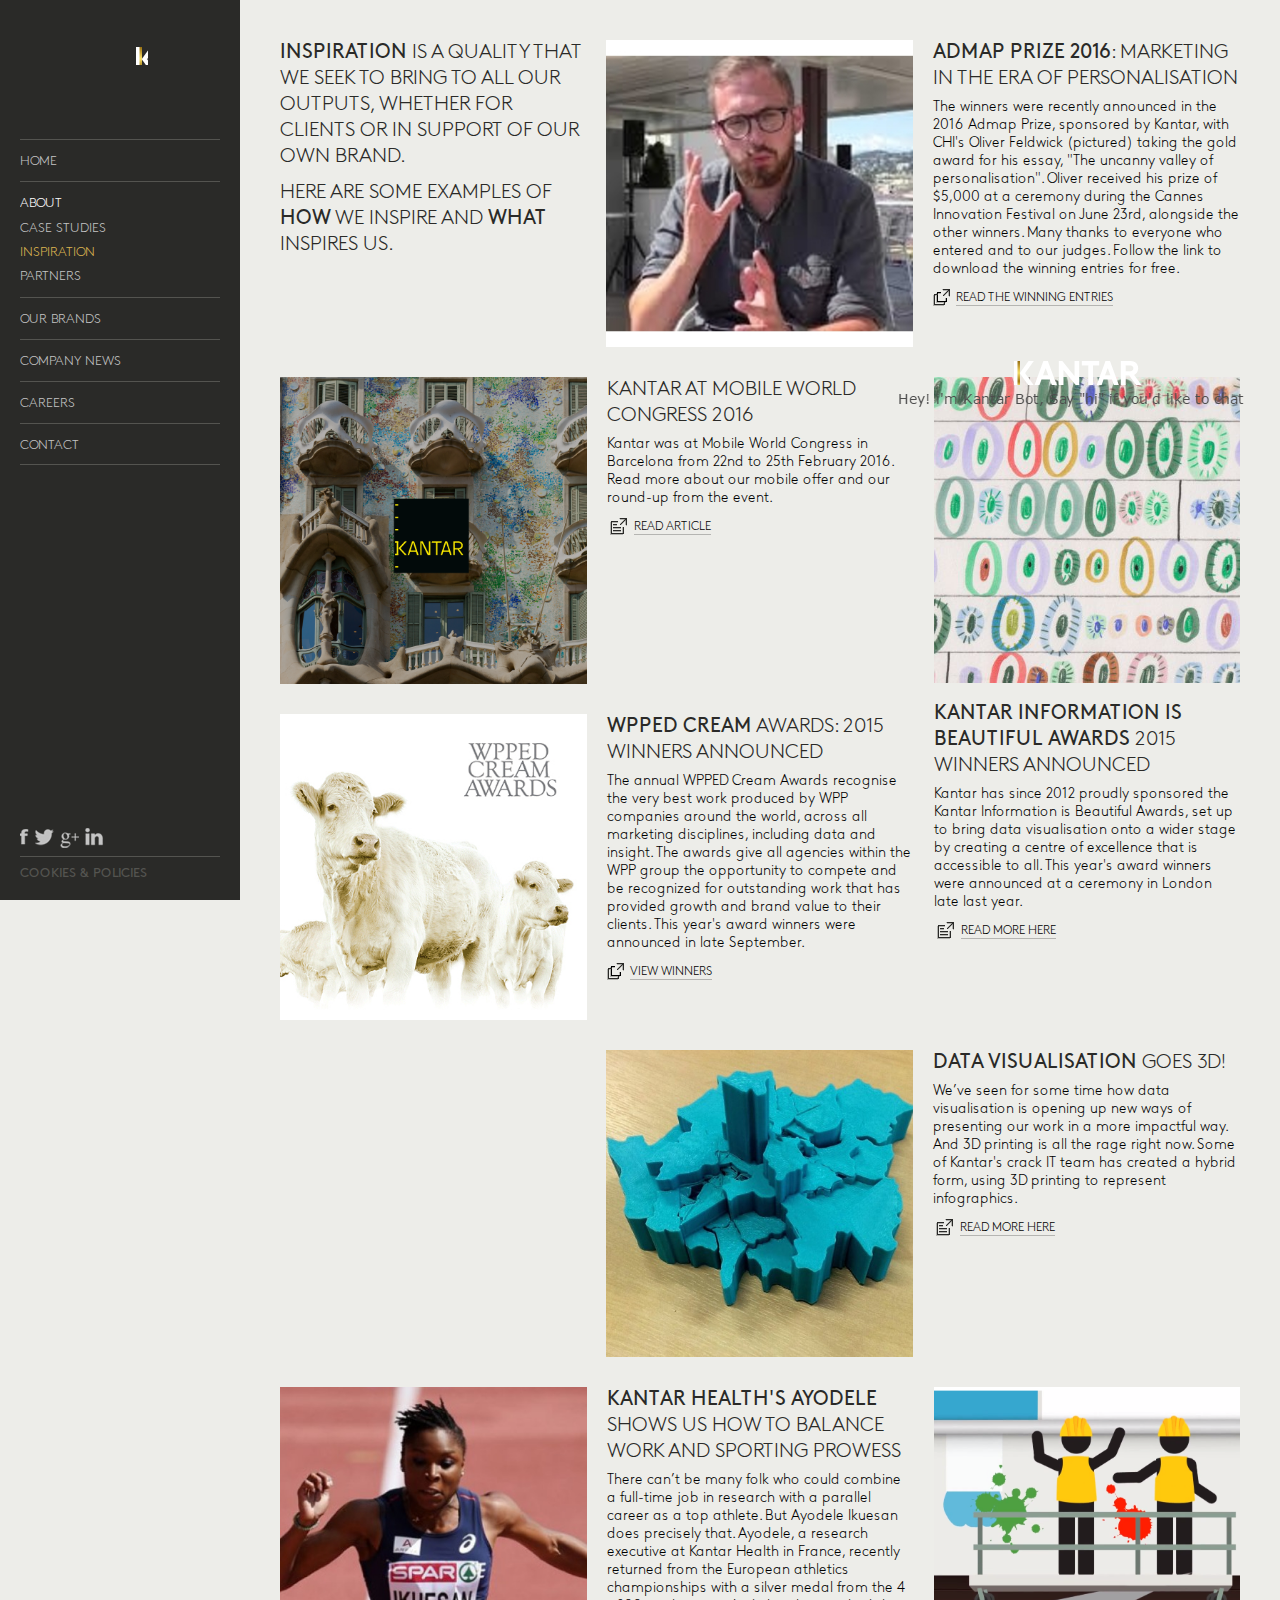
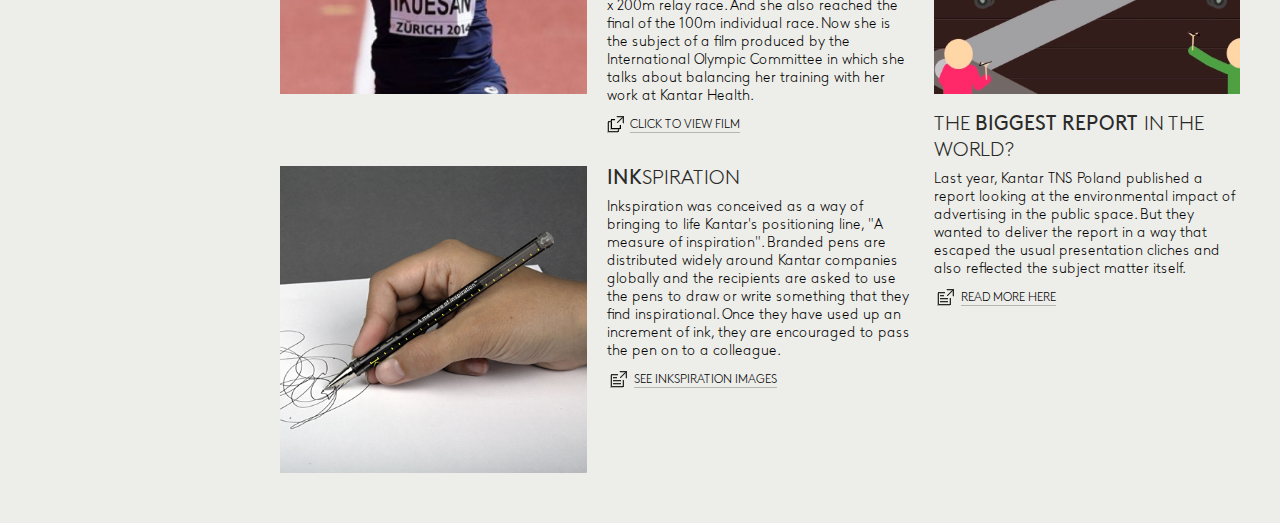
==== commit 8396b33c: "Chat clinet UI completed" ====
--- a/Bot Search Analytics/KantarBotService/KantarBotService/home/index.html
+++ b/Bot Search Analytics/KantarBotService/KantarBotService/home/index.html
@@ -430,7 +430,7 @@
 		</div>
 
 		<!-- LIBS -->
-
+    <!--<p id='bg-text' >Hey! i'm Kantar Bot, Say \"hi\" if you'd like to chat</p>-->
 
 
   <script>
@@ -442,6 +442,7 @@
             
         "<div id='botDiv' style='height: 600px; position: fixed; bottom: 0; right: 0; z-index: 1000'> " +
             "<div id='botTitleBar' style='height: 38px; width: 400px; position:fixed; cursor: pointer;'> " +
+            //" <p id='bg-text' >Hey! i'm Kantar Bot, Say \"hi\" if you'd like to chat</p>  " +
         "</div><iframe width='400px' height='600px' src='https://webchat.botframework.com/embed/KantarSearchBot?s=Oz6qrjIEVRI.cwA.SWc.e3Vjq2P0neRgAjyopFZH7kC-sPpUJUFC_zJDUhoFr-M'></iframe> " +
                 //"<img class='media-img' z-index: 0 src='https://www-kantar-com.s3.amazonaws.com/imgsupl/RG7.5.1_0.34872500_1473324474_8024_contact_thumbnail_iteimg.jpg' alt='Global'> " +
     "</div>"
--- a/Bot Search Analytics/KantarBotService/KantarBotService/home/index.css
+++ b/Bot Search Analytics/KantarBotService/KantarBotService/home/index.css
@@ -1,7 +1,28 @@
 /* ::::: http://www.kantar.com/css/style.css ::::: */
 
 iframe
-{background:url(https://www-kantar-com.s3.amazonaws.com/imgsupl/RG7.5.1_0.34872500_1473324474_8024_contact_thumbnail_iteimg.jpg) repeat right top}
+{background-image:url(logo.png); background-repeat:no-repeat; background-position-y:10%; background-position-x:40%; z-index=100;}
+
+#bg-text
+{
+    color:darkseagreen;
+    padding-top :22%;
+    padding-left :10%;
+    font-size:16px;
+    transform:rotate(0deg);
+    -webkit-transform:rotate(0deg);
+    z-index:0;
+}
+#botDiv{
+    position:absolute;
+    z-index:100;
+    display:block;
+    background-repeat:no-repeat;
+    background-size:100% 100%;
+    background-image:url(https://www-kantar-com.s3.amazonaws.com/imgsupl/RG7.5.1_0.34872500_1473324474_8024_contact_thumbnail_iteimg.jpg);
+
+  /*background:url(https://www-kantar-com.s3.amazonaws.com/imgsupl/RG7.5.1_0.34872500_1473324474_8024_contact_thumbnail_iteimg.jpg);*/
+}
 
 html, body, div, span, applet, object, iframe, h1, h2, h3, h4, h5, h6, p, blockquote, pre, a, abbr, acronym, address, big, cite, code, del, dfn, em, img, ins, kbd, q, s, samp, small, strike, strong, sub, sup, tt, var, b, u, i, center, dl, dt, dd, ol, ul, li, fieldset, form, label, legend, table, caption, tbody, tfoot, thead, tr, th, td, article, aside, canvas, details, embed, figure, figcaption, footer, header, hgroup, menu, nav, output, ruby, section, summary, time, mark, audio, video { margin: 0px; padding: 0px; border: 0px none; font-family: inherit; font-style: inherit; font-weight: inherit; line-height: inherit; font-size-adjust: inherit; font-stretch: inherit; font-feature-settings: inherit; font-language-override: inherit; font-kerning: inherit; font-synthesis: inherit; font-variant: inherit; font-size: 100%; vertical-align: baseline; }
 html { line-height: 1; }
